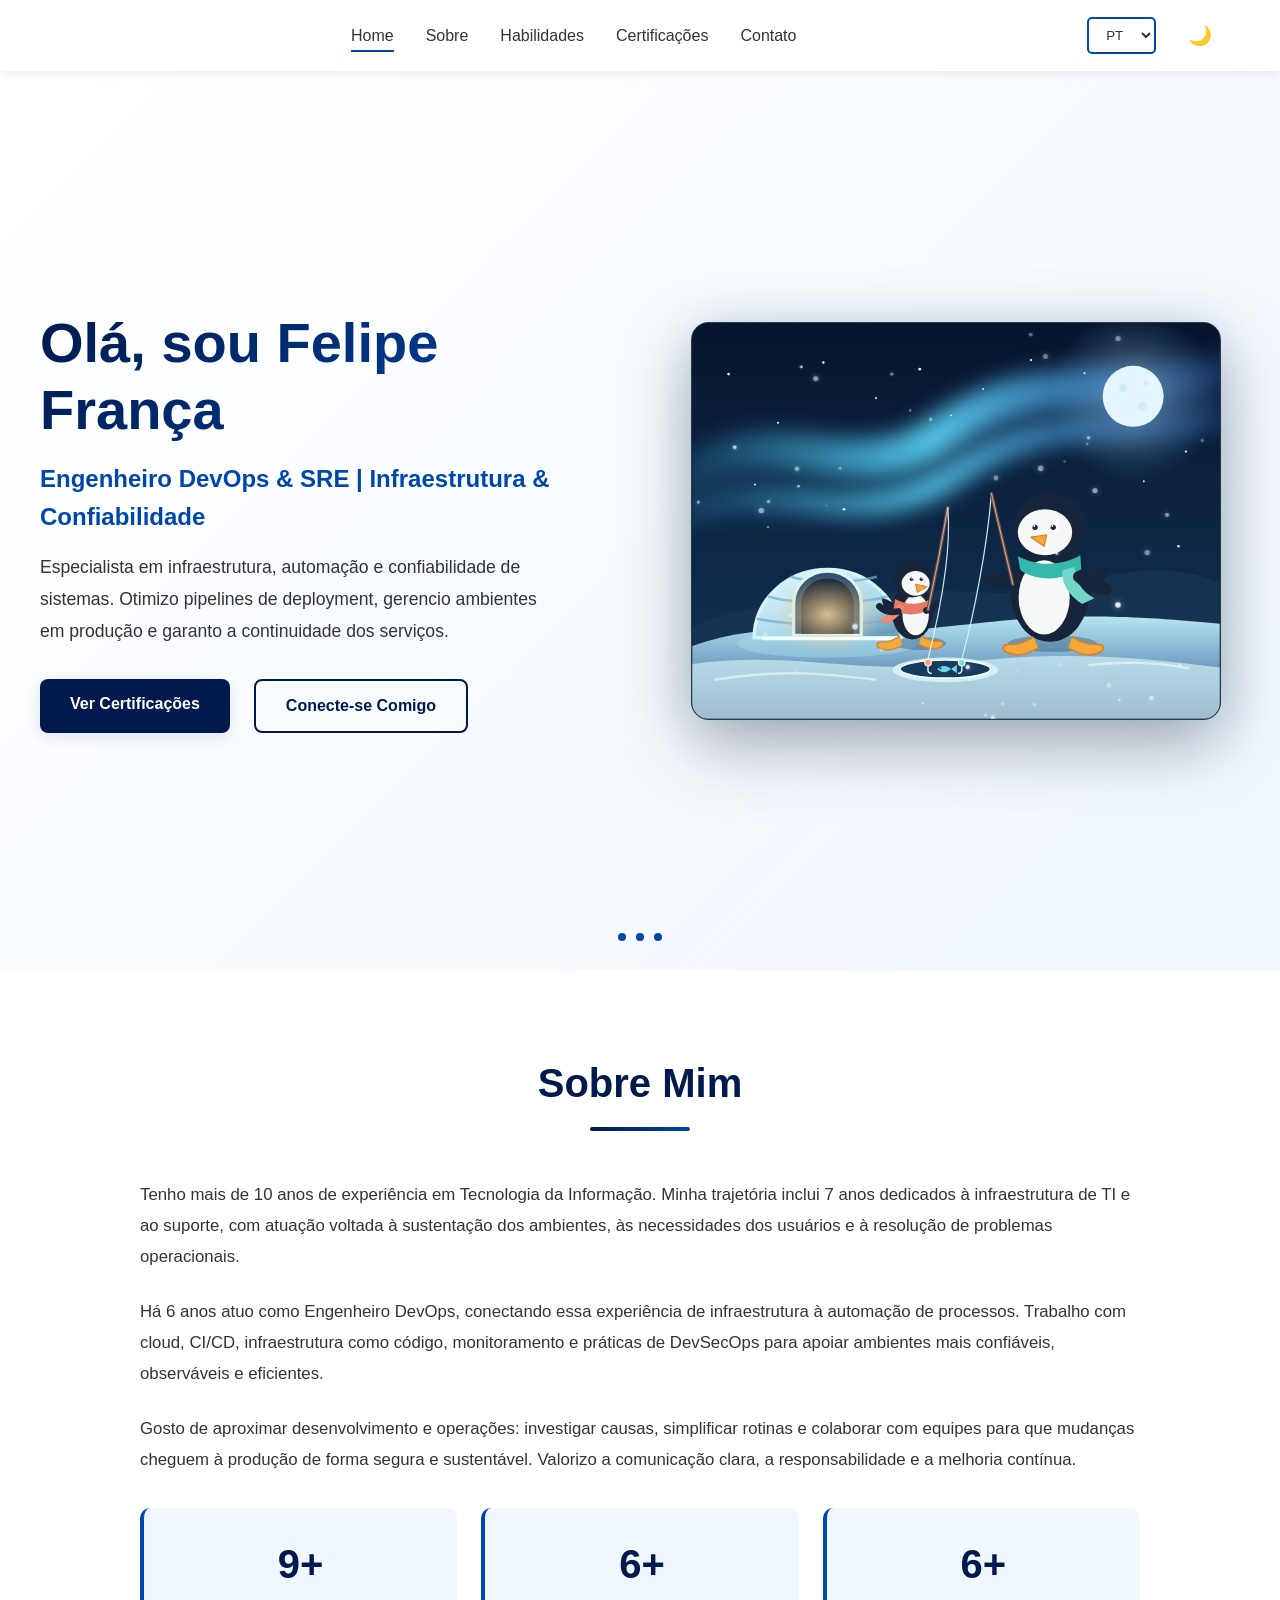
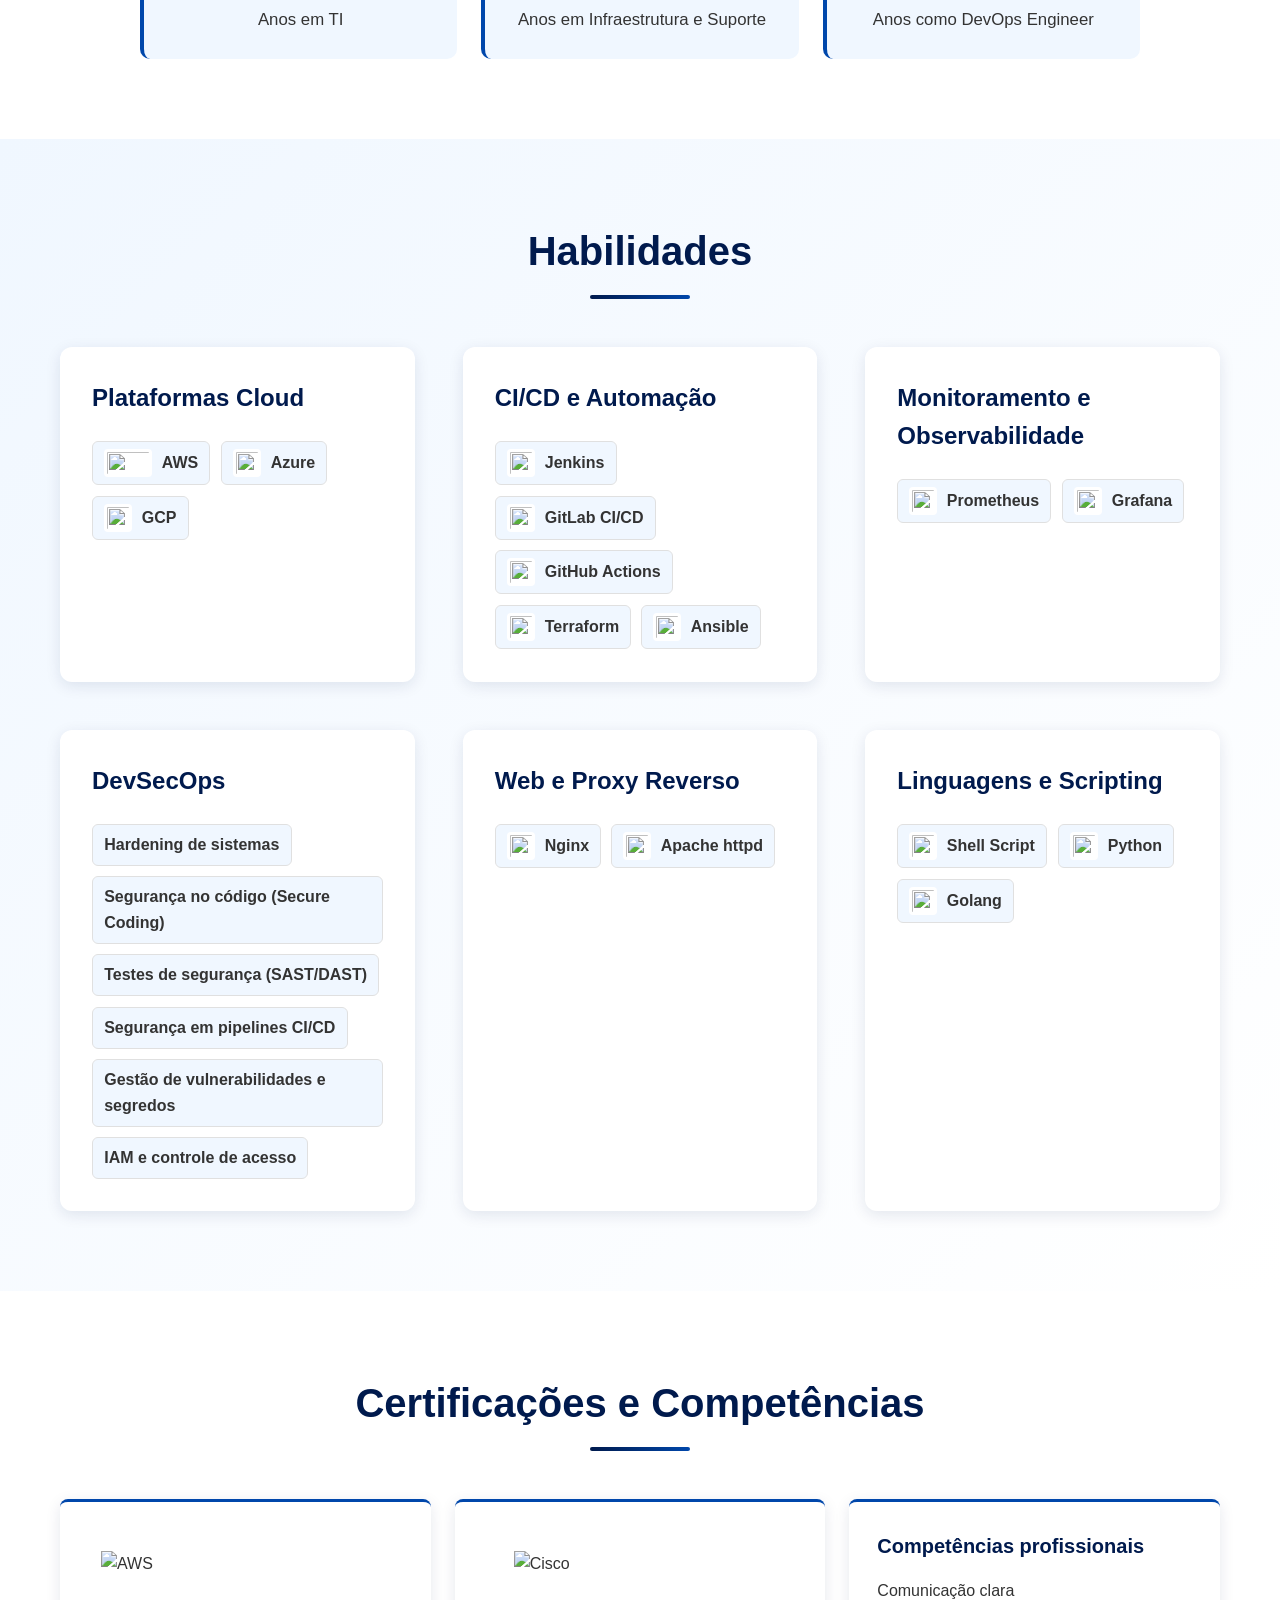
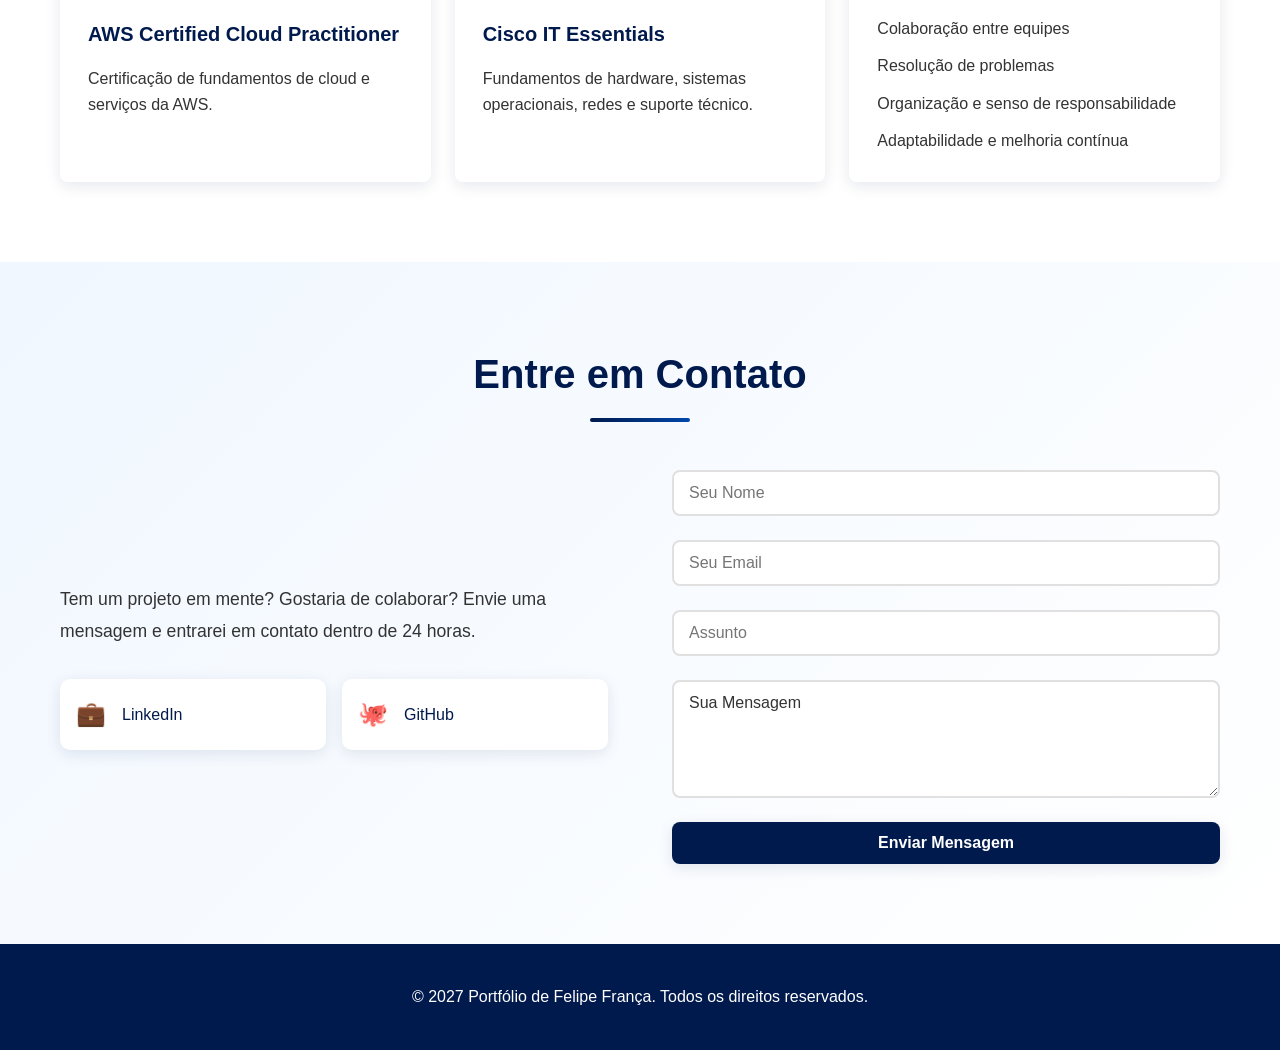
==== www/index.html @ 2ee0eedc "feat/restrutura portifolio para o gh pages" ====
<!DOCTYPE html>
<html lang="pt-BR">
<head>
    <meta charset="UTF-8">
    <meta name="viewport" content="width=device-width, initial-scale=1.0">
    <title>Felipe França - Engenheiro DevOps & SRE</title>
    <link rel="stylesheet" href="css/style.css">
    <link rel="stylesheet" href="css/responsive.css">
</head>
<body>
    <!-- Navbar -->
    <nav class="navbar">
        <div class="navbar-container">
            <ul class="nav-menu">
                <li class="nav-item">
                    <a href="#home" class="nav-link nav-active">Home</a>
                </li>
                <li class="nav-item">
                    <a href="#about" class="nav-link">Sobre</a>
                </li>
                <li class="nav-item">
                    <a href="#skills" class="nav-link">Habilidades</a>
                </li>
                <li class="nav-item">
                    <a href="#credentials" class="nav-link" data-pt="Certificações" data-en="Certifications" data-es="Certificaciones">Certificações</a>
                </li>
                <li class="nav-item">
                    <a href="#contact" class="nav-link">Contato</a>
                </li>
            </ul>

            <div class="navbar-controls">
                <!-- Language Selector -->
                <div class="language-selector">
                    <select id="languageSelect" class="language-dropdown">
                        <option value="pt">PT</option>
                        <option value="en">EN</option>
                        <option value="es">ES</option>
                    </select>
                </div>

                <!-- Dark Mode Toggle -->
                <button class="dark-mode-toggle" id="darkModeToggle">
                    <span class="toggle-icon">🌙</span>
                </button>
            </div>

            <div class="hamburger">
                <span class="bar"></span>
                <span class="bar"></span>
                <span class="bar"></span>
            </div>
        </div>
    </nav>

    <!-- Hero Section -->
    <section id="home" class="hero">
        <div class="hero-content">
            <div class="hero-text">
                <h1 class="hero-title" data-pt="Olá, sou Felipe França" data-en="Hi, I'm Felipe França" data-es="Hola, soy Felipe França">
                    Olá, sou Felipe França
                </h1>
                <p class="hero-subtitle" data-pt="Engenheiro DevOps & SRE | Infraestrutura & Confiabilidade" data-en="DevOps & SRE Engineer | Infrastructure & Reliability" data-es="Ingeniero DevOps & SRE | Infraestructura y Confiabilidad">
                    Engenheiro DevOps & SRE | Infraestrutura & Confiabilidade
                </p>
                <p class="hero-description" data-pt="Especialista em infraestrutura, automação e confiabilidade de sistemas. Otimizo pipelines de deployment, gerencio ambientes em produção e garanto a continuidade dos serviços." data-en="Infrastructure specialist, automation and systems reliability expert. I optimize deployment pipelines, manage production environments and ensure service continuity." data-es="Especialista en infraestructura, automatización y confiabilidad de sistemas. Optimizo pipelines de implementación, gestiono entornos de producción y garantizo la continuidad de los servicios.">
                    Especialista em infraestrutura, automação e confiabilidade de sistemas. Otimizo pipelines de deployment, gerencio ambientes em produção e garanto a continuidade dos serviços.
                </p>
                <div class="hero-buttons">
                    <a href="#credentials" class="btn btn-primary" data-pt="Ver Certificações" data-en="View Certifications" data-es="Ver Certificaciones">Ver Certificações</a>
                    <a href="#contact" class="btn btn-secondary" data-pt="Conecte-se Comigo" data-en="Connect With Me" data-es="Conéctate Conmigo">Conecte-se Comigo</a>
                </div>
            </div>
            <div class="hero-image">
                <div class="night-coder-scene" role="img" aria-label="Dois pinguins pescando juntos em um lago congelado sob a lua e a aurora boreal">
                    <svg viewBox="0 0 640 480" xmlns="http://www.w3.org/2000/svg" aria-hidden="true" focusable="false">
                        <defs>
                            <linearGradient id="sky-gradient" x1="0" y1="0" x2="0" y2="1">
                                <stop offset="0" stop-color="#07142d" />
                                <stop offset="1" stop-color="#123658" />
                            </linearGradient>
                            <linearGradient id="aurora-gradient" x1="0" y1="0" x2="1" y2="0">
                                <stop offset="0" stop-color="#47c8ff" stop-opacity="0.08" />
                                <stop offset="0.45" stop-color="#5edcff" stop-opacity="0.88" />
                                <stop offset="1" stop-color="#4f8dff" stop-opacity="0.12" />
                            </linearGradient>
                            <linearGradient id="ice-floor-gradient" x1="0" y1="0" x2="0" y2="1">
                                <stop offset="0" stop-color="#b5e5f1" />
                                <stop offset="0.45" stop-color="#729fc2" />
                                <stop offset="1" stop-color="#29476c" />
                            </linearGradient>
                            <linearGradient id="igloo-gradient" x1="0" y1="0" x2="0.8" y2="1">
                                <stop offset="0" stop-color="#e8fbff" />
                                <stop offset="0.7" stop-color="#a9d8e9" />
                                <stop offset="1" stop-color="#6c9ebd" />
                            </linearGradient>
                            <radialGradient id="igloo-light">
                                <stop offset="0" stop-color="#f9dca4" stop-opacity="0.85" />
                                <stop offset="1" stop-color="#ffc978" stop-opacity="0" />
                            </linearGradient>
                            <radialGradient id="moon-gradient">
                                <stop offset="0" stop-color="#dff7ff" stop-opacity="0.45" />
                                <stop offset="1" stop-color="#79cfff" stop-opacity="0" />
                            </radialGradient>
                            <filter id="aurora-blur" x="-30%" y="-60%" width="160%" height="220%">
                                <feGaussianBlur stdDeviation="13" />
                            </filter>
                        </defs>

                        <rect width="640" height="480" fill="url(#sky-gradient)" />
                        <circle class="moon-halo" cx="535" cy="89" r="103" fill="url(#moon-gradient)" />
                        <path class="aurora-ribbon aurora-ribbon-back" d="M-30 202C95 96 186 216 306 132S506 101 687 52" fill="none" stroke="url(#aurora-gradient)" stroke-width="47" filter="url(#aurora-blur)" />
                        <path class="aurora-ribbon aurora-ribbon-front" d="M-35 247C90 166 188 269 321 182S526 151 685 103" fill="none" stroke="url(#aurora-gradient)" stroke-width="29" filter="url(#aurora-blur)" />
                        <g fill="#d5f3ff">
                            <circle class="star star-1" cx="44" cy="62" r="1.7" />
                            <circle class="star star-2" cx="104" cy="121" r="1.3" />
                            <circle class="star star-3" cx="159" cy="48" r="1.5" />
                            <circle class="star star-4" cx="223" cy="91" r="1.2" />
                            <circle class="star star-5" cx="276" cy="56" r="1.7" />
                            <circle class="star star-6" cx="353" cy="80" r="1.1" />
                            <circle class="star star-7" cx="411" cy="45" r="1.4" />
                            <circle class="star star-8" cx="599" cy="156" r="1.4" />
                            <circle class="star star-9" cx="76" cy="196" r="1.2" />
                            <circle class="star star-10" cx="184" cy="226" r="1.6" />
                            <circle class="star star-11" cx="548" cy="192" r="1.2" />
                            <circle class="star star-12" cx="590" cy="271" r="1.6" />
                            <circle class="star star-3" cx="314" cy="112" r="1.1" />
                            <circle class="star star-8" cx="476" cy="61" r="1.2" />
                        </g>
                        <circle cx="535" cy="89" r="37" fill="#e3f6ff" />
                        <circle cx="523" cy="79" r="5" fill="#c6e7f5" opacity="0.75" />
                        <circle cx="547" cy="101" r="6" fill="#c6e7f5" opacity="0.58" />
                        <circle cx="551" cy="73" r="3" fill="#c6e7f5" opacity="0.7" />
                        <path d="M0 369c80-37 153-24 220-38 76-16 147 7 220-10 82-20 137-33 200-6v165H0z" fill="#183553" opacity="0.76" />
                        <path d="M0 392c91-34 180-13 270-20 104-8 174-27 370-7v123H0z" fill="url(#ice-floor-gradient)" />
                        <path d="M0 414c120-17 204 14 320-1 116-15 209-9 320 5v62H0z" fill="#d5f2f7" opacity="0.68" />
                        <path d="M28 433c74-13 130-8 194 0m260-18c47-5 81-3 120 4" fill="none" stroke="#f1ffff" stroke-width="3" stroke-linecap="round" opacity="0.56" />

                        <g class="igloo">
                            <ellipse cx="164" cy="389" rx="110" ry="17" fill="#a6d9eb" opacity="0.48" />
                            <path d="M75 382a89 83 0 0 1 178 0z" fill="url(#igloo-gradient)" stroke="#d3f5fb" stroke-width="4" />
                            <path d="M78 359c40 9 132 9 172 0M92 332c34 10 108 10 145 0M119 308c28 8 75 8 105 0" fill="none" stroke="#78abc8" stroke-width="3" opacity="0.72" />
                            <path d="M123 379v-39a41 39 0 0 1 82 0v39z" fill="#31516f" stroke="#d9f6fa" stroke-width="4" />
                            <path d="M132 377v-36a32 31 0 0 1 64 0v36z" fill="#101f35" />
                            <ellipse class="igloo-glow" cx="164" cy="354" rx="64" ry="47" fill="url(#igloo-light)" />
                            <path d="M86 383h157" stroke="#efffff" stroke-width="4" stroke-linecap="round" />
                        </g>

                        <ellipse cx="307" cy="421" rx="64" ry="15" fill="#d5f2f7" opacity="0.9" />
                        <ellipse cx="307" cy="420" rx="55" ry="11" fill="#173a5d" stroke="#f3ffff" stroke-width="2" />
                        <g class="ice-fish">
                            <path d="M297 420c5-5 12-5 17 0-5 5-12 5-17 0zm17 0 7-5v10z" fill="#72d2e7" />
                            <circle cx="301" cy="419" r="1.3" fill="#17304c" />
                        </g>
                        <path d="M286 417v4q0 4 4 4m37-8v4q0 4-4 4" fill="none" stroke="#d7f5ff" stroke-width="1.8" stroke-linecap="round" />
                        <circle class="fishing-bobber" cx="286" cy="412" r="4" fill="#ff9e74" stroke="#fff0d6" stroke-width="1.5" />
                        <circle class="fishing-bobber fishing-bobber-secondary" cx="327" cy="412" r="4" fill="#73e1d3" stroke="#e2ffff" stroke-width="1.5" />

                        <ellipse cx="437" cy="389" rx="54" ry="10" fill="#173b5b" opacity="0.32" />
                        <g class="fishing-line-second">
                            <path d="M363 207C358 270 342 354 327 408" fill="none" stroke="#d6f5ff" stroke-width="1.5" opacity="0.92" />
                        </g>
                        <g transform="translate(868 0) scale(-1 1)">
                            <g class="penguin-fisher-second">
                            <path d="M397 333c-19-4-31-18-34-37 19 6 31 15 41 30z" fill="#17243a" />
                            <ellipse cx="434" cy="326" rx="48" ry="61" fill="#17243a" />
                            <ellipse cx="441" cy="333" rx="31" ry="45" fill="#f5f8f5" />
                            <ellipse cx="434" cy="247" rx="44" ry="40" fill="#17243a" />
                            <ellipse cx="440" cy="254" rx="33" ry="28" fill="#f5f8f5" />
                            <ellipse cx="428" cy="246" rx="5" ry="7" fill="#ffffff" />
                            <ellipse cx="450" cy="246" rx="5" ry="7" fill="#ffffff" />
                            <circle cx="430" cy="248" r="3.2" fill="#17243a" />
                            <circle cx="452" cy="248" r="3.2" fill="#17243a" />
                            <circle cx="431" cy="246.5" r="1.2" fill="#ffffff" />
                            <circle cx="453" cy="246.5" r="1.2" fill="#ffffff" />
                            <path d="M438 257l19 3-16 11z" fill="#f2a83b" stroke="#d7802d" stroke-width="1.5" stroke-linejoin="round" />
                            <path d="M397 282c23 13 51 14 76 1l-3 17c-21 14-52 13-74-1z" fill="#36b9ad" />
                            <path d="M404 296c-2 19-8 29-24 38l15 7c18-12 25-26 24-41z" fill="#71d5c9" />
                            <path d="M399 308c-11 11-22 15-33 15m109-19c11 9 21 11 31 8" fill="none" stroke="#17243a" stroke-width="14" stroke-linecap="round" />
                            <path d="M407 381c-9 6-19 10-31 9-7 0-9 5-4 9 12 7 27 3 40-5m42-13c9 6 18 10 30 9 7 0 9 5 4 9-12 7-27 3-40-5" fill="#f2a83b" stroke="#d7802d" stroke-width="2" stroke-linejoin="round" />
                            </g>
                        </g>
                        <g class="fishing-rod-second">
                            <path d="M389 317Q377 267 363 207" fill="none" stroke="#714f45" stroke-width="4" stroke-linecap="round" />
                            <path d="M389 317Q377 267 363 207" fill="none" stroke="#e9c9a0" stroke-width="1.2" stroke-linecap="round" opacity="0.8" />
                        </g>

                        <g class="penguin-fisher">
                            <ellipse cx="277" cy="389" rx="31" ry="8" fill="#173b5b" opacity="0.32" />
                            <path d="M252 365c-12-5-21-18-22-31 13 3 23 10 29 21z" fill="#17243a" />
                            <ellipse cx="267" cy="350" rx="25" ry="34" fill="#17243a" />
                            <ellipse cx="271" cy="354" rx="16" ry="25" fill="#f5f8f5" />
                            <ellipse cx="267" cy="311" rx="23" ry="22" fill="#17243a" />
                            <ellipse cx="271" cy="316" rx="17" ry="15" fill="#f5f8f5" />
                            <ellipse cx="265" cy="310" rx="3.5" ry="5" fill="#ffffff" />
                            <ellipse cx="277" cy="310" rx="3.5" ry="5" fill="#ffffff" />
                            <circle cx="266" cy="311" r="2.2" fill="#17243a" />
                            <circle cx="278" cy="311" r="2.2" fill="#17243a" />
                            <circle cx="266.7" cy="310" r="0.9" fill="#ffffff" />
                            <circle cx="278.7" cy="310" r="0.9" fill="#ffffff" />
                            <path d="M271 317l14 3-12 7z" fill="#f2a83b" stroke="#d7802d" stroke-width="1.2" stroke-linejoin="round" />
                            <path d="M246 335c13 7 28 8 42 1l-2 12c-12 8-30 7-42 0z" fill="#e67865" />
                            <path d="M250 342c-8 9-14 15-24 18l9 5c12-5 20-13 22-21z" fill="#f08b70" />
                            <path d="M250 350c-10 2-17 0-23-6m57 5c6-1 10-4 14-9" fill="none" stroke="#17243a" stroke-width="8" stroke-linecap="round" />
                            <path d="M252 380c-7 4-13 8-23 7-5 0-7 4-3 7 9 5 20 2 29-3m23-11c7 4 13 7 21 6 5 0 7 4 3 7-8 5-19 2-27-3" fill="#f2a83b" stroke="#d7802d" stroke-width="1.5" stroke-linejoin="round" />
                        </g>
                        <g class="fishing-rod">
                            <path d="M286 348Q299 289 310 224" fill="none" stroke="#714f45" stroke-width="4" stroke-linecap="round" />
                            <path d="M286 348Q299 289 310 224" fill="none" stroke="#e9c9a0" stroke-width="1.2" stroke-linecap="round" opacity="0.8" />
                            <path d="M310 224C315 280 300 352 286 408" fill="none" stroke="#d6f5ff" stroke-width="1.5" opacity="0.9" />
                        </g>
                    </svg>
                    <canvas class="winter-snow" aria-hidden="true"></canvas>
                </div>
            </div>
        </div>

        <!-- Scroll Indicator -->
        <div class="scroll-indicator">
            <span></span>
            <span></span>
            <span></span>
        </div>
    </section>

    <!-- About Section -->
    <section id="about" class="about">
        <div class="container">
            <h2 class="section-title" data-pt="Sobre Mim" data-en="About Me" data-es="Sobre Mí">Sobre Mim</h2>

            <div class="about-content">
                <div class="about-text">
                    <p data-pt="Tenho mais de 10 anos de experiência em Tecnologia da Informação. Minha trajetória inclui 7 anos dedicados à infraestrutura de TI e ao suporte, com atuação voltada à sustentação dos ambientes, às necessidades dos usuários e à resolução de problemas operacionais." data-en="I have over 10 years of experience in Information Technology. My background includes 7 years dedicated to IT infrastructure and support, maintaining environments, supporting user needs, and resolving operational issues." data-es="Tengo más de 10 años de experiencia en Tecnología de la Información. Mi trayectoria incluye 7 años dedicados a la infraestructura de TI y al soporte, manteniendo entornos, atendiendo las necesidades de los usuarios y resolviendo problemas operativos.">
                        Tenho mais de 10 anos de experiência em Tecnologia da Informação. Minha trajetória inclui 7 anos dedicados à infraestrutura de TI e ao suporte, com atuação voltada à sustentação dos ambientes, às necessidades dos usuários e à resolução de problemas operacionais.
                    </p>
                    <p data-pt="Há 6 anos atuo como Engenheiro DevOps, conectando essa experiência de infraestrutura à automação de processos. Trabalho com cloud, CI/CD, infraestrutura como código, monitoramento e práticas de DevSecOps para apoiar ambientes mais confiáveis, observáveis e eficientes." data-en="For 6 years, I have worked as a DevOps Engineer, connecting my infrastructure background with process automation. I work with cloud, CI/CD, infrastructure as code, monitoring, and DevSecOps practices to support more reliable, observable, and efficient environments." data-es="Desde hace 6 años trabajo como Ingeniero DevOps, conectando mi experiencia en infraestructura con la automatización de procesos. Trabajo con cloud, CI/CD, infraestructura como código, monitoreo y prácticas DevSecOps para impulsar entornos más confiables, observables y eficientes.">
                        Há 6 anos atuo como Engenheiro DevOps, conectando essa experiência de infraestrutura à automação de processos. Trabalho com cloud, CI/CD, infraestrutura como código, monitoramento e práticas de DevSecOps para apoiar ambientes mais confiáveis, observáveis e eficientes.
                    </p>
                    <p data-pt="Gosto de aproximar desenvolvimento e operações: investigar causas, simplificar rotinas e colaborar com equipes para que mudanças cheguem à produção de forma segura e sustentável. Valorizo a comunicação clara, a responsabilidade e a melhoria contínua." data-en="I enjoy bringing development and operations closer: investigating root causes, simplifying routines, and collaborating with teams so changes reach production safely and sustainably. I value clear communication, accountability, and continuous improvement." data-es="Me gusta acercar desarrollo y operaciones: investigar causas, simplificar rutinas y colaborar con los equipos para que los cambios lleguen a producción de forma segura y sostenible. Valoro la comunicación clara, la responsabilidad y la mejora continua.">
                        Gosto de aproximar desenvolvimento e operações: investigar causas, simplificar rotinas e colaborar com equipes para que mudanças cheguem à produção de forma segura e sustentável. Valorizo a comunicação clara, a responsabilidade e a melhoria contínua.
                    </p>

                    <div class="about-stats">
                        <div class="stat">
                            <h3>10+</h3>
                            <p data-pt="Anos em TI" data-en="Years in IT" data-es="Años en TI">Anos em TI</p>
                        </div>
                        <div class="stat">
                            <h3>7+</h3>
                            <p data-pt="Anos em Infraestrutura e Suporte" data-en="Years in Infrastructure & Support" data-es="Años en Infraestructura y Soporte">Anos em Infraestrutura e Suporte</p>
                        </div>
                        <div class="stat">
                            <h3>6+</h3>
                            <p data-pt="Anos como DevOps Engineer" data-en="Years as a DevOps Engineer" data-es="Años como DevOps Engineer">Anos como DevOps Engineer</p>
                        </div>
                    </div>
                </div>

            </div>
        </div>
    </section>

    <!-- Skills Section -->
    <section id="skills" class="skills">
        <div class="container">
            <h2 class="section-title" data-pt="Habilidades" data-en="Skills" data-es="Habilidades">Habilidades</h2>

            <div class="skills-grid">
                <div class="skill-category">
                    <h3 data-pt="Plataformas Cloud" data-en="Cloud Platforms" data-es="Plataformas Cloud">Plataformas Cloud</h3>
                    <div class="skill-list">
                        <span class="skill-name"><img class="skill-logo aws-logo" src="https://upload.wikimedia.org/wikipedia/commons/9/93/Amazon_Web_Services_Logo.svg" alt="" aria-hidden="true" loading="lazy">AWS</span>
                        <span class="skill-name"><img class="skill-logo" src="https://cdn.jsdelivr.net/gh/devicons/devicon@latest/icons/azure/azure-original.svg" alt="" aria-hidden="true" loading="lazy">Azure</span>
                        <span class="skill-name"><img class="skill-logo" src="https://cdn.jsdelivr.net/gh/devicons/devicon@latest/icons/googlecloud/googlecloud-original.svg" alt="" aria-hidden="true" loading="lazy">GCP</span>
                    </div>
                </div>
                <div class="skill-category">
                    <h3 data-pt="CI/CD e Automação" data-en="CI/CD & Automation" data-es="CI/CD y Automatización">CI/CD e Automação</h3>
                    <div class="skill-list">
                        <span class="skill-name"><img class="skill-logo" src="https://cdn.simpleicons.org/jenkins/D24939" alt="" aria-hidden="true" loading="lazy">Jenkins</span>
                        <span class="skill-name"><img class="skill-logo" src="https://cdn.simpleicons.org/gitlab/FC6D26" alt="" aria-hidden="true" loading="lazy">GitLab CI/CD</span>
                        <span class="skill-name"><img class="skill-logo" src="https://cdn.simpleicons.org/githubactions/2088FF" alt="" aria-hidden="true" loading="lazy">GitHub Actions</span>
                        <span class="skill-name"><img class="skill-logo" src="https://cdn.simpleicons.org/terraform/844FBA" alt="" aria-hidden="true" loading="lazy">Terraform</span>
                        <span class="skill-name"><img class="skill-logo" src="https://cdn.simpleicons.org/ansible/EE0000" alt="" aria-hidden="true" loading="lazy">Ansible</span>
                    </div>
                </div>
                <div class="skill-category">
                    <h3 data-pt="Monitoramento e Observabilidade" data-en="Monitoring & Observability" data-es="Monitoreo y Observabilidad">Monitoramento e Observabilidade</h3>
                    <div class="skill-list">
                        <span class="skill-name"><img class="skill-logo" src="https://cdn.simpleicons.org/prometheus/E6522C" alt="" aria-hidden="true" loading="lazy">Prometheus</span>
                        <span class="skill-name"><img class="skill-logo" src="https://cdn.simpleicons.org/grafana/F46800" alt="" aria-hidden="true" loading="lazy">Grafana</span>
                    </div>
                </div>
                <div class="skill-category">
                    <h3 data-pt="DevSecOps" data-en="DevSecOps" data-es="DevSecOps">DevSecOps</h3>
                    <div class="skill-list">
                        <span class="skill-name" data-pt="Hardening de sistemas" data-en="System hardening" data-es="Hardening de sistemas">Hardening de sistemas</span>
                        <span class="skill-name" data-pt="Segurança no código (Secure Coding)" data-en="Secure coding" data-es="Seguridad en el código">Segurança no código (Secure Coding)</span>
                        <span class="skill-name" data-pt="Testes de segurança (SAST/DAST)" data-en="Security testing (SAST/DAST)" data-es="Pruebas de seguridad (SAST/DAST)">Testes de segurança (SAST/DAST)</span>
                        <span class="skill-name" data-pt="Segurança em pipelines CI/CD" data-en="CI/CD pipeline security" data-es="Seguridad en pipelines CI/CD">Segurança em pipelines CI/CD</span>
                        <span class="skill-name" data-pt="Gestão de vulnerabilidades e segredos" data-en="Vulnerability and secrets management" data-es="Gestión de vulnerabilidades y secretos">Gestão de vulnerabilidades e segredos</span>
                        <span class="skill-name" data-pt="IAM e controle de acesso" data-en="IAM & access control" data-es="IAM y control de acceso">IAM e controle de acesso</span>
                    </div>
                </div>
                <div class="skill-category">
                    <h3 data-pt="Web e Proxy Reverso" data-en="Web & Reverse Proxy" data-es="Web y Proxy Inverso">Web e Proxy Reverso</h3>
                    <div class="skill-list">
                        <span class="skill-name"><img class="skill-logo" src="https://cdn.simpleicons.org/nginx/009639" alt="" aria-hidden="true" loading="lazy">Nginx</span>
                        <span class="skill-name"><img class="skill-logo" src="https://cdn.simpleicons.org/apache/CA1F26" alt="" aria-hidden="true" loading="lazy">Apache httpd</span>
                    </div>
                </div>
                <div class="skill-category">
                    <h3 data-pt="Linguagens e Scripting" data-en="Programming & Scripting" data-es="Programación y Scripting">Linguagens e Scripting</h3>
                    <div class="skill-list">
                        <span class="skill-name"><img class="skill-logo" src="https://cdn.simpleicons.org/gnubash/4EAA25" alt="" aria-hidden="true" loading="lazy">Shell Script</span>
                        <span class="skill-name"><img class="skill-logo" src="https://cdn.simpleicons.org/python/3776AB" alt="" aria-hidden="true" loading="lazy">Python</span>
                        <span class="skill-name"><img class="skill-logo" src="https://cdn.simpleicons.org/go/00ADD8" alt="" aria-hidden="true" loading="lazy">Golang</span>
                    </div>
                </div>
            </div>
        </div>
    </section>

    <!-- Certifications and Professional Skills Section -->
    <section id="credentials" class="credentials">
        <div class="container">
            <h2 class="section-title" data-pt="Certificações e Competências" data-en="Certifications & Competencies" data-es="Certificaciones y Competencias">Certificações e Competências</h2>

            <div class="credentials-grid">
                <article class="credential-card certification-card">
                    <div class="certification-logo aws-cert-logo">
                        <img src="https://upload.wikimedia.org/wikipedia/commons/9/93/Amazon_Web_Services_Logo.svg" alt="AWS">
                    </div>
                    <h3>AWS Certified Cloud Practitioner</h3>
                    <p data-pt="Certificação de fundamentos de cloud e serviços da AWS." data-en="Foundational certification in cloud concepts and AWS services." data-es="Certificación fundamental en conceptos de cloud y servicios de AWS.">Certificação de fundamentos de cloud e serviços da AWS.</p>
                </article>
                <article class="credential-card certification-card">
                    <div class="certification-logo cisco-cert-logo">
                        <img src="https://cdn.simpleicons.org/cisco/1BA0D7" alt="Cisco">
                    </div>
                    <h3>Cisco IT Essentials</h3>
                    <p data-pt="Fundamentos de hardware, sistemas operacionais, redes e suporte técnico." data-en="Foundations of hardware, operating systems, networking, and technical support." data-es="Fundamentos de hardware, sistemas operativos, redes y soporte técnico.">Fundamentos de hardware, sistemas operacionais, redes e suporte técnico.</p>
                </article>
                <article class="credential-card">
                    <h3 data-pt="Competências profissionais" data-en="Professional skills" data-es="Competencias profesionales">Competências profissionais</h3>
                    <ul class="competency-list">
                        <li data-pt="Comunicação clara" data-en="Clear communication" data-es="Comunicación clara">Comunicação clara</li>
                        <li data-pt="Colaboração entre equipes" data-en="Cross-functional collaboration" data-es="Colaboración entre equipos">Colaboração entre equipes</li>
                        <li data-pt="Resolução de problemas" data-en="Problem-solving" data-es="Resolución de problemas">Resolução de problemas</li>
                        <li data-pt="Organização e senso de responsabilidade" data-en="Organization and accountability" data-es="Organización y responsabilidad">Organização e senso de responsabilidade</li>
                        <li data-pt="Adaptabilidade e melhoria contínua" data-en="Adaptability and continuous improvement" data-es="Adaptabilidad y mejora continua">Adaptabilidade e melhoria contínua</li>
                    </ul>
                </article>
            </div>
        </div>
    </section>

    <!-- Contact Section -->
    <section id="contact" class="contact">
        <div class="container">
            <h2 class="section-title" data-pt="Entre em Contato" data-en="Get In Touch" data-es="Ponte en Contacto">Entre em Contato</h2>

            <div class="contact-content">
                <div class="contact-text">
                    <p data-pt="Tem um projeto em mente? Gostaria de colaborar? Envie uma mensagem e entrarei em contato dentro de 24 horas." data-en="Have a project in mind? Want to collaborate? Send me a message and I'll get back to you within 24 hours." data-es="¿Tienes un proyecto en mente? ¿Quieres colaborar? Envíame un mensaje y me pondré en contacto en 24 horas.">
                        Tem um projeto em mente? Gostaria de colaborar? Envie uma mensagem e entrarei em contato dentro de 24 horas.
                    </p>

                    <div class="contact-links">
                        <a href="https://linkedin.com" class="contact-link">
                            <span class="contact-icon">💼</span>
                            <span>LinkedIn</span>
                        </a>
                        <a href="https://github.com" class="contact-link">
                            <span class="contact-icon">🐙</span>
                            <span>GitHub</span>
                        </a>
                    </div>
                </div>

                <form class="contact-form" id="contactForm">
                    <div class="form-group">
                        <input type="text" placeholder="Seu Nome" class="form-input" data-pt="Seu Nome" data-en="Your Name" data-es="Tu Nombre" required>
                    </div>
                    <div class="form-group">
                        <input type="email" placeholder="Seu Email" class="form-input" data-pt="Seu Email" data-en="Your Email" data-es="Tu Correo" required>
                    </div>
                    <div class="form-group">
                        <input type="text" placeholder="Assunto" class="form-input" data-pt="Assunto" data-en="Subject" data-es="Asunto" required>
                    </div>
                    <div class="form-group">
                        <textarea placeholder="Sua Mensagem" class="form-textarea" data-pt="Sua Mensagem" data-en="Your Message" data-es="Tu Mensaje" rows="5" required></textarea>
                    </div>
                    <button type="submit" class="btn btn-primary" data-pt="Enviar Mensagem" data-en="Send Message" data-es="Enviar Mensaje">Enviar Mensagem</button>
                </form>
            </div>
        </div>
    </section>

    <!-- Footer -->
    <footer class="footer">
        <div class="container">
            <p data-pt="© 2027 Portfólio de Felipe França. Todos os direitos reservados." data-en="© 2027 Felipe França Portfolio. All rights reserved." data-es="© 2027 Portafolio de Felipe França. Todos los derechos reservados.">
                © 2027 Portfólio de Felipe França. Todos os direitos reservados.
            </p>
        </div>
    </footer>

    <script src="js/main.js"></script>
</body>
</html>
---- www/css/style.css ----
/* ============================================
   VARIÁVEIS DE CORES
   ============================================ */

:root {
    --primary-dark: #001a4d;
    --primary-navy: #002d7a;
    --primary-light: #0047ab;
    --accent-ice-white: #f0f7ff;
    --text-dark: #1a1a1a;
    --text-light: #333333;
    --border-color: #e0e0e0;
    --shadow: 0 4px 15px rgba(0, 26, 77, 0.1);
    --shadow-hover: 0 8px 25px rgba(0, 26, 77, 0.15);
}

body.dark-mode {
    --primary-dark: #1a1a2e;
    --primary-navy: #16213e;
    --primary-light: #0f3460;
    --accent-ice-white: #e0e0e0;
    --text-dark: #f0f0f0;
    --text-light: #b0b0b0;
    --border-color: #333333;
    --background: #0f0f0f;
}

/* ============================================
   RESET E ESTILOS GLOBAIS
   ============================================ */

* {
    margin: 0;
    padding: 0;
    box-sizing: border-box;
}

html {
    scroll-behavior: smooth;
}

body {
    font-family: 'Segoe UI', Tahoma, Geneva, Verdana, sans-serif;
    color: var(--text-light);
    background-color: #ffffff;
    transition: background-color 0.3s ease, color 0.3s ease;
    line-height: 1.6;
}

body.dark-mode {
    background-color: #0f0f0f;
    color: var(--text-dark);
}

a {
    text-decoration: none;
    color: inherit;
    transition: all 0.3s ease;
}

button {
    border: none;
    cursor: pointer;
    font-family: inherit;
    transition: all 0.3s ease;
}

.container {
    max-width: 1200px;
    margin: 0 auto;
    padding: 0 20px;
}

/* ============================================
   NAVBAR / NAVEGAÇÃO
   ============================================ */

.navbar {
    position: sticky;
    top: 0;
    z-index: 1000;
    background-color: #ffffff;
    box-shadow: 0 2px 10px rgba(0, 26, 77, 0.08);
    transition: all 0.3s ease;
}

body.dark-mode .navbar {
    background-color: #16213e;
    box-shadow: 0 2px 10px rgba(0, 0, 0, 0.3);
}

.navbar-container {
    max-width: 1200px;
    margin: 0 auto;
    padding: 1rem 20px;
    display: flex;
    justify-content: space-between;
    align-items: center;
}

.navbar-logo {
    font-size: 1.8rem;
    font-weight: 700;
    color: var(--primary-dark);
    transition: all 0.3s ease;
    display: flex;
    align-items: center;
    width: 50px;
    height: 50px;
}

body.dark-mode .navbar-logo {
    color: var(--accent-ice-white);
}

.logo-svg {
    width: 100%;
    height: 100%;
    animation: logoSpin 20s linear infinite;
    filter: drop-shadow(0 2px 8px rgba(0, 26, 77, 0.2));
}

body.dark-mode .logo-svg {
    filter: drop-shadow(0 2px 8px rgba(255, 255, 255, 0.1));
}

.navbar-logo:hover .logo-svg {
    animation: logoSpinFast 6s linear infinite;
}

.logo-text {
    background: linear-gradient(135deg, var(--primary-dark), var(--primary-light));
    -webkit-background-clip: text;
    -webkit-text-fill-color: transparent;
    background-clip: text;
}

body.dark-mode .logo-text {
    background: linear-gradient(135deg, var(--accent-ice-white), #90caf9);
    -webkit-background-clip: text;
    -webkit-text-fill-color: transparent;
    background-clip: text;
}

.nav-menu {
    display: flex;
    list-style: none;
    gap: 2rem;
    flex: 1;
    justify-content: center;
}

.nav-item .nav-link {
    color: var(--text-light);
    font-weight: 500;
    position: relative;
    padding-bottom: 0.5rem;
}

.nav-item .nav-link::after {
    content: '';
    position: absolute;
    bottom: 0;
    left: 0;
    width: 0;
    height: 2px;
    background-color: var(--primary-light);
    transition: width 0.3s ease;
}

.nav-item .nav-link:hover::after,
.nav-item .nav-link.nav-active::after {
    width: 100%;
}

.navbar-controls {
    display: flex;
    align-items: center;
    gap: 1.5rem;
}

.language-selector .language-dropdown {
    padding: 0.5rem 0.8rem;
    border: 2px solid var(--primary-light);
    background-color: #ffffff;
    color: var(--text-light);
    border-radius: 5px;
    font-weight: 500;
    cursor: pointer;
    transition: all 0.3s ease;
}

body.dark-mode .language-selector .language-dropdown {
    background-color: #16213e;
    color: var(--accent-ice-white);
    border-color: var(--primary-light);
}

.language-dropdown:hover,
.language-dropdown:focus {
    background-color: var(--primary-light);
    color: #ffffff;
    outline: none;
}

body.dark-mode .language-dropdown:hover,
body.dark-mode .language-dropdown:focus {
    background-color: var(--primary-light);
    color: #ffffff;
}

.dark-mode-toggle {
    background-color: transparent;
    padding: 0.5rem;
    font-size: 1.2rem;
    transition: transform 0.3s ease;
}

.dark-mode-toggle:hover {
    transform: scale(1.2);
}

.hamburger {
    display: none;
    flex-direction: column;
    cursor: pointer;
}

.hamburger .bar {
    width: 25px;
    height: 3px;
    background-color: var(--text-light);
    margin: 5px 0;
    transition: all 0.3s ease;
    border-radius: 2px;
}

/* ============================================
   HERO SECTION
   ============================================ */

.hero {
    background: linear-gradient(135deg, #ffffff 0%, var(--accent-ice-white) 100%);
    min-height: 100vh;
    display: flex;
    align-items: center;
    justify-content: center;
    position: relative;
    overflow: hidden;
    padding: 80px 20px;
}

body.dark-mode .hero {
    background: linear-gradient(135deg, #0f0f0f 0%, #16213e 100%);
}

.hero-content {
    max-width: 1200px;
    margin: 0 auto;
    display: grid;
    grid-template-columns: 1fr 1fr;
    gap: 4rem;
    align-items: center;
    width: 100%;
    z-index: 10;
}

.hero-text {
    animation: slideInLeft 0.8s ease-out;
}

.hero-title {
    font-size: 3.5rem;
    font-weight: 800;
    margin-bottom: 1rem;
    background: linear-gradient(135deg, var(--primary-dark), var(--primary-light));
    -webkit-background-clip: text;
    -webkit-text-fill-color: transparent;
    background-clip: text;
    line-height: 1.2;
}

body.dark-mode .hero-title {
    background: linear-gradient(135deg, var(--accent-ice-white), #90caf9);
    -webkit-background-clip: text;
    -webkit-text-fill-color: transparent;
    background-clip: text;
}

.hero-subtitle {
    font-size: 1.5rem;
    color: var(--primary-light);
    margin-bottom: 1rem;
    font-weight: 600;
}

body.dark-mode .hero-subtitle {
    color: #90caf9;
}

.hero-description {
    font-size: 1.1rem;
    color: var(--text-light);
    margin-bottom: 2rem;
    line-height: 1.8;
    max-width: 500px;
}

.hero-buttons {
    display: flex;
    gap: 1.5rem;
    flex-wrap: wrap;
}

.btn {
    padding: 12px 30px;
    border-radius: 8px;
    font-size: 1rem;
    font-weight: 600;
    transition: all 0.3s ease;
    display: inline-block;
}

.btn-primary {
    background-color: var(--primary-dark);
    color: #ffffff;
    box-shadow: var(--shadow);
}

.btn-primary:hover {
    background-color: var(--primary-light);
    transform: translateY(-3px);
    box-shadow: var(--shadow-hover);
}

.btn-secondary {
    background-color: transparent;
    color: var(--primary-dark);
    border: 2px solid var(--primary-dark);
}

body.dark-mode .btn-secondary {
    color: var(--accent-ice-white);
    border-color: var(--accent-ice-white);
}

.btn-secondary:hover {
    background-color: var(--primary-dark);
    color: #ffffff;
    transform: translateY(-3px);
}

body.dark-mode .btn-secondary:hover {
    background-color: var(--primary-light);
    border-color: var(--primary-light);
    color: #ffffff;
}

/* Hero Image */
.hero-image {
    position: relative;
    height: 400px;
    display: flex;
    align-items: center;
    justify-content: center;
    animation: slideInRight 0.8s ease-out;
}

.night-coder-scene {
    position: relative;
    width: min(100%, 530px);
    aspect-ratio: 4 / 3;
    overflow: hidden;
    border: 1px solid rgba(157, 205, 239, 0.18);
    border-radius: 18px;
    background-color: #101b2c;
    box-shadow: 0 24px 70px rgba(3, 14, 30, 0.34), 0 0 42px rgba(77, 168, 220, 0.14);
    isolation: isolate;
}

.night-coder-scene svg {
    position: relative;
    z-index: 1;
    display: block;
    width: 100%;
    height: 100%;
}

.winter-snow {
    position: absolute;
    z-index: 2;
    inset: 0;
    display: block;
    width: 100%;
    height: 100%;
    pointer-events: none;
}

.aurora-ribbon {
    transform-box: fill-box;
    transform-origin: center;
}

.aurora-ribbon-back {
    animation: auroraDrift 15s ease-in-out infinite alternate;
}

.aurora-ribbon-front {
    animation: auroraDrift 19s ease-in-out -7s infinite alternate-reverse;
}

.moon-halo {
    transform-box: fill-box;
    transform-origin: center;
    animation: moonGlow 5s ease-in-out infinite;
}

.star {
    transform-box: fill-box;
    transform-origin: center;
    animation: starTwinkle 3s ease-in-out infinite;
}

.star-2,
.star-7 {
    animation-delay: 0.8s;
}

.star-3,
.star-9 {
    animation-delay: 1.5s;
}

.star-4,
.star-10 {
    animation-delay: 2.1s;
}

.star-5,
.star-11 {
    animation-delay: 0.4s;
}

.star-6,
.star-12 {
    animation-delay: 1.1s;
}

.penguin-fisher-second {
    transform-box: view-box;
    transform-origin: 437px 326px;
    animation: penguinBob 3.6s ease-in-out -1.4s infinite;
}

.igloo-glow {
    animation: iglooGlow 4s ease-in-out infinite;
}

.penguin-fisher {
    transform-box: view-box;
    transform-origin: 267px 350px;
    animation: penguinBob 3.2s ease-in-out infinite;
}

.fishing-rod {
    transform-box: view-box;
    transform-origin: 286px 348px;
    animation: rodSway 3.8s ease-in-out infinite;
}

.fishing-bobber {
    transform-box: fill-box;
    transform-origin: center;
    animation: bobberDip 2.8s ease-in-out infinite;
}

.fishing-bobber-secondary {
    animation-delay: 0.65s;
}

.ice-fish {
    transform-box: view-box;
    transform-origin: 302px 420px;
    animation: fishNibble 3.8s ease-in-out infinite;
}

@keyframes auroraDrift {
    from {
        transform: translateX(-8px) translateY(3px) scaleX(0.98);
        opacity: 0.58;
    }
    to {
        transform: translateX(13px) translateY(-7px) scaleX(1.04);
        opacity: 0.92;
    }
}

@keyframes moonGlow {
    0%, 100% {
        opacity: 0.62;
        transform: scale(0.94);
    }
    50% {
        opacity: 1;
        transform: scale(1.08);
    }
}

@keyframes starTwinkle {
    0%, 100% {
        opacity: 0.35;
        transform: scale(0.8);
    }
    50% {
        opacity: 1;
        transform: scale(1.35);
    }
}

@keyframes iglooGlow {
    0%, 100% {
        opacity: 0.6;
    }
    50% {
        opacity: 0.95;
    }
}

@keyframes penguinBob {
    0%, 100% {
        transform: translateY(0);
    }
    50% {
        transform: translateY(-2px);
    }
}

@keyframes rodSway {
    0%, 100% {
        transform: rotate(-1deg);
    }
    50% {
        transform: rotate(1.5deg);
    }
}

@keyframes bobberDip {
    0%, 75%, 100% {
        transform: translateY(0);
    }
    82% {
        transform: translateY(3px);
    }
}

@keyframes fishNibble {
    0%, 62%, 100% {
        opacity: 0.35;
        transform: translateY(3px);
    }
    76%, 86% {
        opacity: 1;
        transform: translateY(-3px);
    }
}

@media (prefers-reduced-motion: reduce) {
    .aurora-ribbon,
    .moon-halo,
    .star,
    .igloo-glow,
    .penguin-fisher,
    .penguin-fisher-second,
    .fishing-rod,
    .fishing-bobber,
    .ice-fish {
        animation: none;
    }
}

/* Scroll Indicator */
.scroll-indicator {
    position: absolute;
    bottom: 30px;
    left: 50%;
    transform: translateX(-50%);
    display: flex;
    gap: 10px;
}

.scroll-indicator span {
    width: 8px;
    height: 8px;
    background-color: var(--primary-light);
    border-radius: 50%;
    animation: pulse 1.5s ease-in-out infinite;
}

.scroll-indicator span:nth-child(2) {
    animation-delay: 0.2s;
}

.scroll-indicator span:nth-child(3) {
    animation-delay: 0.4s;
}

/* ============================================
   ABOUT SECTION
   ============================================ */

.about {
    padding: 80px 20px;
    background-color: #ffffff;
    transition: background-color 0.3s ease;
}

body.dark-mode .about {
    background-color: #0f0f0f;
}

.section-title {
    font-size: 2.5rem;
    font-weight: 700;
    text-align: center;
    margin-bottom: 3rem;
    color: var(--primary-dark);
    position: relative;
    padding-bottom: 1rem;
}

body.dark-mode .section-title {
    color: var(--accent-ice-white);
}

.section-title::after {
    content: '';
    position: absolute;
    bottom: 0;
    left: 50%;
    transform: translateX(-50%);
    width: 100px;
    height: 4px;
    background: linear-gradient(90deg, var(--primary-dark), var(--primary-light));
    border-radius: 2px;
}

body.dark-mode .section-title::after {
    background: linear-gradient(90deg, var(--accent-ice-white), #90caf9);
}

.about-content {
    max-width: 1000px;
    margin: 0 auto;
}

.about-text p {
    margin-bottom: 1.5rem;
    color: var(--text-light);
    font-size: 1.05rem;
    line-height: 1.85;
}

.about-stats {
    display: grid;
    grid-template-columns: repeat(3, 1fr);
    gap: 1.5rem;
    margin-top: 2rem;
}

.stat {
    padding: 1.5rem;
    background: var(--accent-ice-white);
    border-radius: 10px;
    text-align: center;
    transition: all 0.3s ease;
    border-left: 4px solid var(--primary-light);
}

body.dark-mode .stat {
    background-color: #16213e;
}

.stat:hover {
    transform: translateY(-5px);
    box-shadow: var(--shadow-hover);
}

.stat h3 {
    font-size: 2.5rem;
    color: var(--primary-dark);
    margin-bottom: 0.5rem;
}

body.dark-mode .stat h3 {
    color: var(--accent-ice-white);
}

.stat p {
    color: var(--text-light);
    margin-bottom: 0;
}

/* ============================================
   SKILLS SECTION
   ============================================ */

.skills {
    padding: 80px 20px;
    background: linear-gradient(135deg, var(--accent-ice-white) 0%, #ffffff 100%);
    transition: background 0.3s ease;
}

body.dark-mode .skills {
    background: linear-gradient(135deg, #16213e 0%, #0f0f0f 100%);
}

.skills-grid {
    display: grid;
    grid-template-columns: repeat(auto-fit, minmax(300px, 1fr));
    gap: 3rem;
    margin-top: 3rem;
}

.skill-category {
    background-color: #ffffff;
    padding: 2rem;
    border-radius: 12px;
    box-shadow: var(--shadow);
    transition: all 0.3s ease;
}

body.dark-mode .skill-category {
    background-color: #16213e;
    box-shadow: 0 4px 15px rgba(0, 0, 0, 0.3);
}

.skill-category:hover {
    transform: translateY(-10px);
    box-shadow: var(--shadow-hover);
}

.skill-category h3 {
    color: var(--primary-dark);
    font-size: 1.5rem;
    margin-bottom: 1.5rem;
}

body.dark-mode .skill-category h3 {
    color: var(--accent-ice-white);
}

.skill-list {
    display: flex;
    flex-wrap: wrap;
    gap: 0.65rem;
}

.skill-name {
    display: inline-flex;
    align-items: center;
    gap: 0.6rem;
    color: var(--text-light);
    font-weight: 600;
    background-color: var(--accent-ice-white);
    border: 1px solid var(--border-color);
    border-radius: 6px;
    padding: 0.45rem 0.7rem;
    animation: skillReveal 0.45s ease both;
    transition: transform 0.2s ease, box-shadow 0.2s ease;
}

body.dark-mode .skill-name {
    background-color: #202b45;
    border-color: #394866;
}

.skill-name:hover {
    transform: translateY(-3px);
    box-shadow: var(--shadow);
}

.skill-logo {
    width: 28px;
    height: 28px;
    flex: 0 0 auto;
    object-fit: contain;
    padding: 3px;
    border-radius: 4px;
    background-color: #ffffff;
    transition: transform 0.25s ease;
}

.skill-name:hover .skill-logo {
    transform: rotate(-7deg) scale(1.12);
}

.skill-logo.aws-logo {
    width: 48px;
}

.skill-list .skill-name:nth-child(2) {
    animation-delay: 50ms;
}

.skill-list .skill-name:nth-child(3) {
    animation-delay: 100ms;
}

.skill-list .skill-name:nth-child(4) {
    animation-delay: 150ms;
}

.skill-list .skill-name:nth-child(5) {
    animation-delay: 200ms;
}

/* ============================================
   CERTIFICATIONS AND COMPETENCIES SECTION
   ============================================ */

.credentials {
    padding: 80px 20px;
    background-color: #ffffff;
}

body.dark-mode .credentials {
    background-color: #0f0f0f;
}

.credentials-grid {
    display: grid;
    grid-template-columns: repeat(auto-fit, minmax(280px, 1fr));
    gap: 1.5rem;
    margin-top: 3rem;
}

.credential-card {
    background-color: #ffffff;
    border-radius: 8px;
    box-shadow: var(--shadow);
    border-top: 3px solid var(--primary-light);
    padding: 1.75rem;
}

.certification-logo {
    display: flex;
    align-items: center;
    justify-content: center;
    width: 144px;
    height: 68px;
    margin-bottom: 1.25rem;
    padding: 0.65rem;
    border-radius: 6px;
    background-color: #ffffff;
}

.certification-logo img {
    display: block;
    max-width: 100%;
    max-height: 100%;
    object-fit: contain;
}

.aws-cert-logo img {
    width: 118px;
}

.cisco-cert-logo img {
    width: 82px;
}

.certification-card {
    transition: transform 0.25s ease, box-shadow 0.25s ease;
}

.certification-card:hover {
    transform: translateY(-4px);
    box-shadow: var(--shadow-hover);
}

body.dark-mode .credential-card {
    background-color: #16213e;
    box-shadow: 0 4px 15px rgba(0, 0, 0, 0.3);
}

.credential-card h3 {
    color: var(--primary-dark);
    font-size: 1.25rem;
    margin-bottom: 1rem;
}

body.dark-mode .credential-card h3 {
    color: var(--accent-ice-white);
}

.credential-card p {
    color: var(--text-light);
    margin-bottom: 1.25rem;
    line-height: 1.6;
}

.credential-card a {
    color: var(--primary-light);
    font-weight: 600;
}

.credential-card a:hover {
    color: var(--primary-dark);
}

body.dark-mode .credential-card a:hover {
    color: #90caf9;
}

.competency-list {
    color: var(--text-light);
    display: grid;
    gap: 0.75rem;
    list-style: none;
    padding: 0;
}

@keyframes skillReveal {
    from {
        opacity: 0;
        transform: translateY(12px) scale(0.96);
    }
    to {
        opacity: 1;
        transform: translateY(0) scale(1);
    }
}

@media (prefers-reduced-motion: reduce) {
    .skill-name,
    .skill-logo,
    .certification-card {
        animation: none;
        transition: none;
    }
}

/* ============================================
   CONTACT SECTION
   ============================================ */

.contact {
    padding: 80px 20px;
    background: linear-gradient(135deg, var(--accent-ice-white) 0%, #ffffff 100%);
    transition: background 0.3s ease;
}

body.dark-mode .contact {
    background: linear-gradient(135deg, #0f0f0f 0%, #16213e 100%);
}

.contact-content {
    display: grid;
    grid-template-columns: 1fr 1fr;
    gap: 4rem;
    max-width: 1200px;
    margin: 3rem auto 0;
}

.contact-text {
    display: flex;
    flex-direction: column;
    justify-content: center;
}

.contact-text p {
    color: var(--text-light);
    font-size: 1.1rem;
    margin-bottom: 2rem;
    line-height: 1.8;
}

.contact-links {
    display: grid;
    grid-template-columns: repeat(2, 1fr);
    gap: 1rem;
}

.contact-link {
    display: flex;
    align-items: center;
    gap: 1rem;
    padding: 1rem;
    background-color: #ffffff;
    border-radius: 10px;
    box-shadow: var(--shadow);
    transition: all 0.3s ease;
    color: var(--primary-dark);
}

body.dark-mode .contact-link {
    background-color: #16213e;
    color: var(--accent-ice-white);
    box-shadow: 0 4px 15px rgba(0, 0, 0, 0.3);
}

.contact-link:hover {
    transform: translateY(-5px);
    box-shadow: var(--shadow-hover);
    background-color: var(--primary-dark);
    color: #ffffff;
}

body.dark-mode .contact-link:hover {
    background-color: var(--primary-light);
    color: #ffffff;
}

.contact-icon {
    font-size: 1.5rem;
}

.contact-form {
    display: flex;
    flex-direction: column;
    gap: 1.5rem;
}

.form-group {
    display: flex;
    flex-direction: column;
}

.form-input,
.form-textarea {
    padding: 12px 15px;
    border: 2px solid var(--border-color);
    border-radius: 8px;
    font-family: inherit;
    font-size: 1rem;
    color: var(--text-light);
    background-color: #ffffff;
    transition: all 0.3s ease;
}

body.dark-mode .form-input,
body.dark-mode .form-textarea {
    background-color: #16213e;
    border-color: #333333;
    color: var(--accent-ice-white);
}

.form-input:focus,
.form-textarea:focus {
    outline: none;
    border-color: var(--primary-light);
    box-shadow: 0 0 0 3px rgba(0, 71, 171, 0.1);
}

body.dark-mode .form-input:focus,
body.dark-mode .form-textarea:focus {
    box-shadow: 0 0 0 3px rgba(90, 202, 249, 0.1);
}

/* Mensagens do formulário */
.form-message {
    padding: 12px 16px;
    border-radius: 6px;
    margin-bottom: 16px;
    font-weight: 500;
    animation: slideDown 0.3s ease;
}

.form-message.success {
    background-color: #d4edda;
    color: #155724;
    border-left: 4px solid #28a745;
}

.form-message.error {
    background-color: #f8d7da;
    color: #721c24;
    border-left: 4px solid #dc3545;
}

body.dark-mode .form-message.success {
    background-color: #1e5e38;
    color: #a6d9b0;
    border-left-color: #52b788;
}

body.dark-mode .form-message.error {
    background-color: #5c2e3e;
    color: #f0a9a3;
    border-left-color: #e07856;
}

@keyframes slideDown {
    from {
        opacity: 0;
        transform: translateY(-10px);
    }
    to {
        opacity: 1;
        transform: translateY(0);
    }
}

/* ============================================
   FOOTER
   ============================================ */

.footer {
    background-color: var(--primary-dark);
    color: #ffffff;
    text-align: center;
    padding: 2rem;
    transition: background-color 0.3s ease;
}

body.dark-mode .footer {
    background-color: #1a1a2e;
}

.footer p {
    margin: 0.5rem 0;
}

/* ============================================
   ANIMAÇÕES
   ============================================ */

@keyframes slideInLeft {
    from {
        opacity: 0;
        transform: translateX(-50px);
    }
    to {
        opacity: 1;
        transform: translateX(0);
    }
}

@keyframes slideInRight {
    from {
        opacity: 0;
        transform: translateX(50px);
    }
    to {
        opacity: 1;
        transform: translateX(0);
    }
}

@keyframes pulse {
    0%, 100% {
        opacity: 1;
    }
    50% {
        opacity: 0.5;
    }
}

@keyframes slideIn {
    from {
        width: 0;
    }
    to {
        width: 100%;
    }
}

@keyframes logoSpin {
    from {
        transform: rotate(0deg);
    }
    to {
        transform: rotate(360deg);
    }
}

@keyframes logoSpinFast {
    from {
        transform: rotate(0deg);
    }
    to {
        transform: rotate(360deg);
    }
}

/* ============================================
   RESPONSIVO
   ============================================ */

@media (max-width: 768px) {
    .hero-content {
        grid-template-columns: 1fr;
        gap: 2rem;
    }

    .hero-title {
        font-size: 2.5rem;
    }

    .hero-subtitle {
        font-size: 1.2rem;
    }

    .nav-menu {
        gap: 1rem;
    }

    .hamburger {
        display: flex;
    }

    .contact-content {
        grid-template-columns: 1fr;
        gap: 2rem;
    }

    .about-stats {
        grid-template-columns: 1fr;
    }

    .contact-links {
        grid-template-columns: 1fr;
    }

    .credentials-grid {
        grid-template-columns: 1fr;
    }

    .section-title {
        font-size: 2rem;
    }

    .skills-grid {
        grid-template-columns: 1fr;
    }
}

@media (max-width: 480px) {
    .hero-title {
        font-size: 2rem;
    }

    .hero-subtitle {
        font-size: 1rem;
    }

    .hero-buttons {
        flex-direction: column;
    }

    .btn {
        width: 100%;
        text-align: center;
    }

    .stat h3 {
        font-size: 2rem;
    }

    .nav-menu {
        flex-direction: column;
        gap: 1rem;
    }
}
---- www/css/responsive.css ----
/* ============================================
   MEDIA QUERIES - TABLET (768px e abaixo)
   ============================================ */

@media (max-width: 768px) {
    .hero-content {
        grid-template-columns: 1fr;
        gap: 2rem;
    }

    .hero-title {
        font-size: 2.5rem;
    }

    .hero-subtitle {
        font-size: 1.2rem;
    }

    .nav-menu {
        display: none;
        position: absolute;
        top: 70px;
        left: 0;
        flex-direction: column;
        background-color: #ffffff;
        width: 100%;
        gap: 0;
    }

    body.dark-mode .nav-menu {
        background-color: #16213e;
    }

    .nav-menu.active {
        display: flex;
    }

    .nav-item {
        padding: 1rem 0;
        text-align: center;
        border-bottom: 1px solid var(--border-color);
    }

    .hamburger {
        display: flex;
    }

    .contact-content {
        grid-template-columns: 1fr;
        gap: 2rem;
    }

    .about-stats {
        grid-template-columns: 1fr;
    }

    .contact-links {
        grid-template-columns: 1fr;
    }

    .credentials-grid {
        grid-template-columns: 1fr;
    }

    .section-title {
        font-size: 2rem;
    }

    .skills-grid {
        grid-template-columns: 1fr;
    }

    .navbar-controls {
        gap: 1rem;
    }
}

/* ============================================
   MEDIA QUERIES - MOBILE (480px e abaixo)
   ============================================ */

@media (max-width: 480px) {
    .navbar-container {
        padding: 0.8rem 15px;
    }

    .navbar-logo {
        font-size: 1.4rem;
    }

    .hero {
        padding: 60px 15px;
        min-height: 90vh;
    }

    .hero-title {
        font-size: 1.8rem;
    }

    .hero-subtitle {
        font-size: 0.9rem;
    }

    .hero-description {
        font-size: 0.95rem;
    }

    .hero-buttons {
        flex-direction: column;
    }

    .btn {
        width: 100%;
        text-align: center;
        padding: 10px 20px;
    }

    .hero-image {
        height: auto;
        width: 100%;
    }

    .night-coder-scene {
        width: 100%;
    }

    .scroll-indicator {
        bottom: 10px;
    }

    .section-title {
        font-size: 1.5rem;
        margin-bottom: 2rem;
    }

    .about {
        padding: 50px 15px;
    }

    .about-text p {
        font-size: 0.9rem;
    }

    .stat {
        padding: 1rem;
    }

    .stat h3 {
        font-size: 2rem;
    }

    .stat p {
        font-size: 0.85rem;
    }

    .skills {
        padding: 50px 15px;
    }

    .skills-grid {
        gap: 2rem;
    }

    .skill-category {
        padding: 1.5rem;
    }

    .credentials {
        padding: 50px 15px;
    }

    .credential-card {
        padding: 1.25rem;
    }

    .contact {
        padding: 50px 15px;
    }

    .contact-content {
        gap: 2rem;
    }

    .contact-text p {
        font-size: 1rem;
    }

    .contact-links {
        grid-template-columns: 1fr;
        gap: 0.8rem;
    }

    .contact-link {
        padding: 0.8rem;
    }

    .contact-icon {
        font-size: 1.2rem;
    }

    .form-input,
    .form-textarea {
        padding: 10px 12px;
        font-size: 0.95rem;
    }

    .container {
        padding: 0 15px;
    }

    .language-selector .language-dropdown {
        padding: 0.4rem 0.6rem;
        font-size: 0.9rem;
    }

    .dark-mode-toggle {
        font-size: 1rem;
    }
}

/* ============================================
   MEDIA QUERIES - VERY SMALL MOBILE (320px)
   ============================================ */

@media (max-width: 320px) {
    .hero-title {
        font-size: 1.4rem;
    }

    .hero-subtitle {
        font-size: 0.8rem;
    }

    .hero-description {
        font-size: 0.85rem;
        max-width: 100%;
    }

    .btn {
        padding: 8px 15px;
        font-size: 0.9rem;
    }

    .section-title {
        font-size: 1.3rem;
    }

    .about-stats {
        gap: 1rem;
    }

    .stat {
        padding: 0.8rem;
    }

    .stat h3 {
        font-size: 1.5rem;
    }

    .contact-link {
        gap: 0.8rem;
    }

    .contact-link span {
        font-size: 0.9rem;
    }

    .contact-icon {
        font-size: 1rem;
    }

    .project-tech {
        gap: 0.3rem;
    }

    .tech-tag {
        font-size: 0.75rem;
        padding: 0.3rem 0.6rem;
    }
}

/* ============================================
   ORIENTAÇÃO - LANDSCAPE
   ============================================ */

@media (max-height: 500px) and (orientation: landscape) {
    .hero {
        min-height: auto;
        padding: 40px 20px;
    }

    .hero-title {
        font-size: 2rem;
    }

    .hero-image {
        height: auto;
    }

    .scroll-indicator {
        display: none;
    }
}

/* ============================================
   MEDIA QUERIES - DESKTOP XL (1920px+)
   ============================================ */

@media (min-width: 1920px) {
    .container {
        max-width: 1400px;
    }

    .hero-title {
        font-size: 4rem;
    }

    .hero-subtitle {
        font-size: 1.8rem;
    }

    .hero-image {
        height: 500px;
    }

    .section-title {
        font-size: 3rem;
    }

    .skill-category {
        padding: 2.5rem;
    }

}
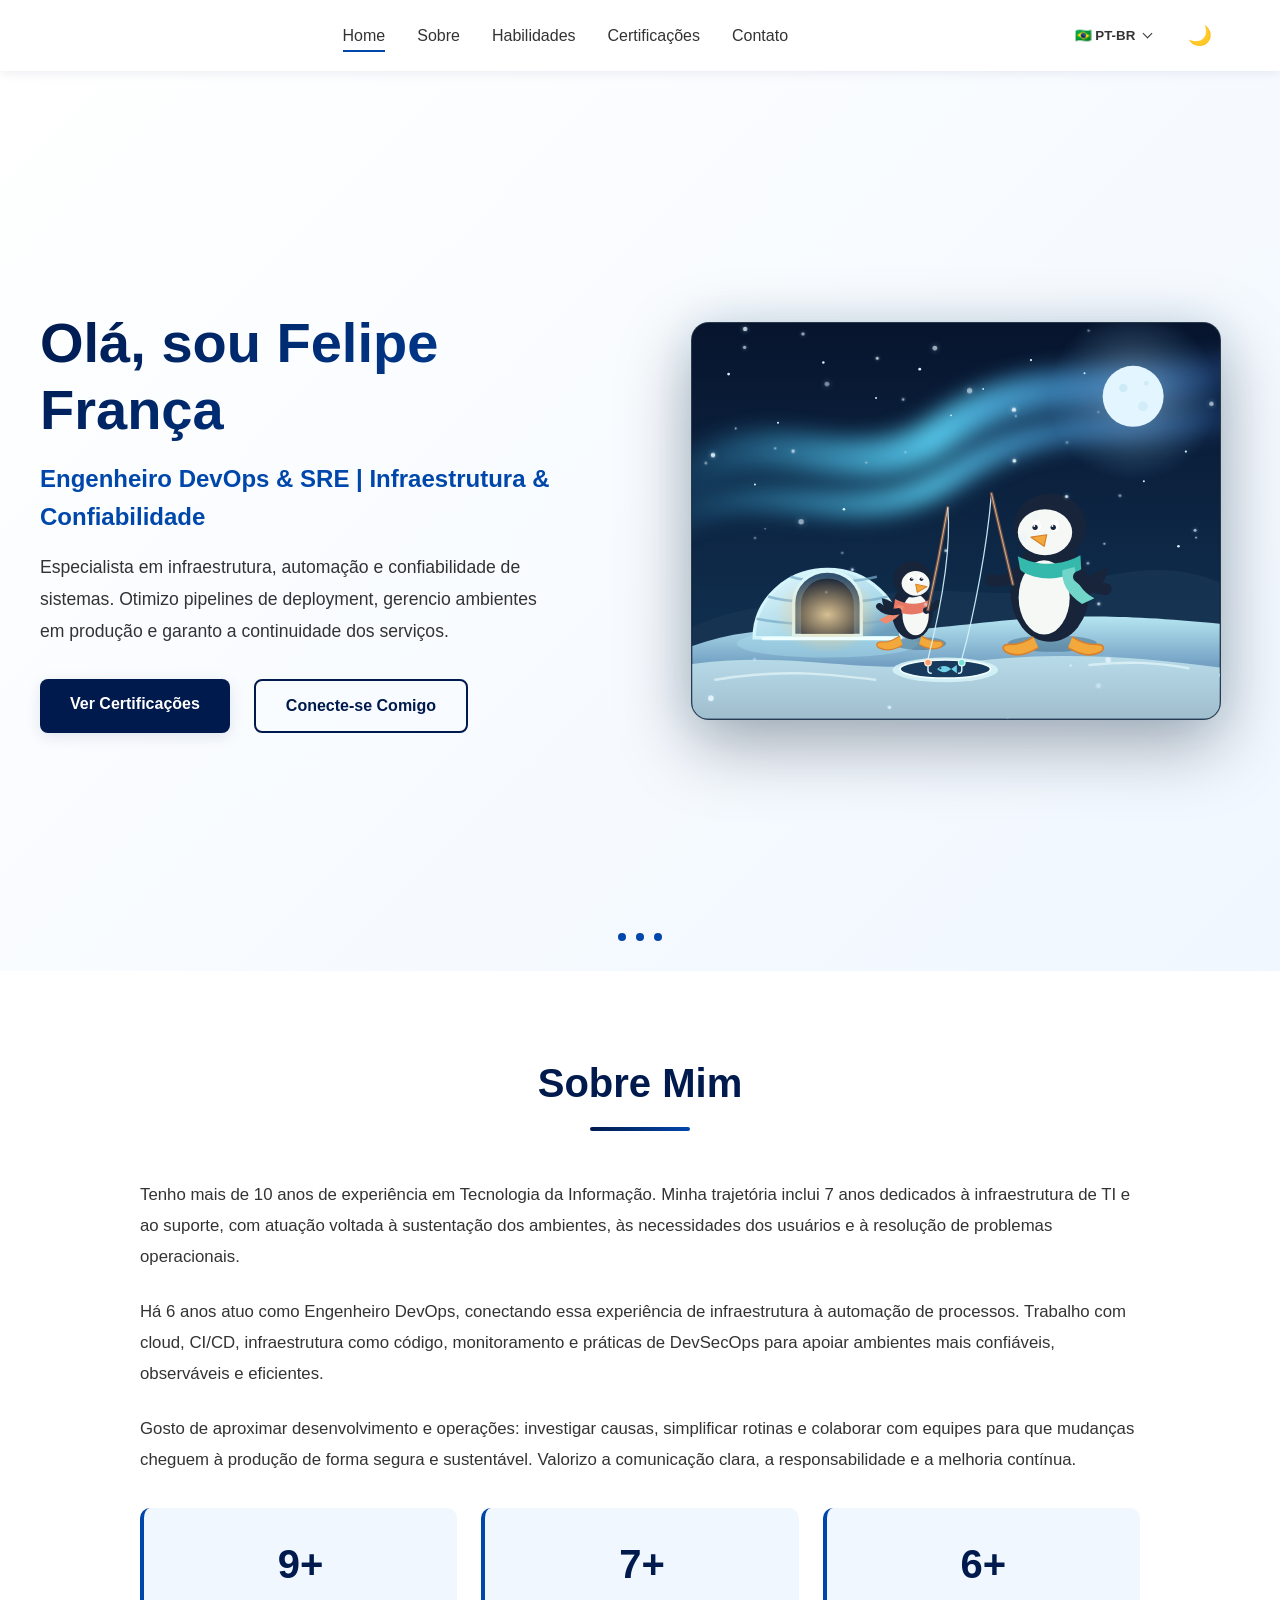
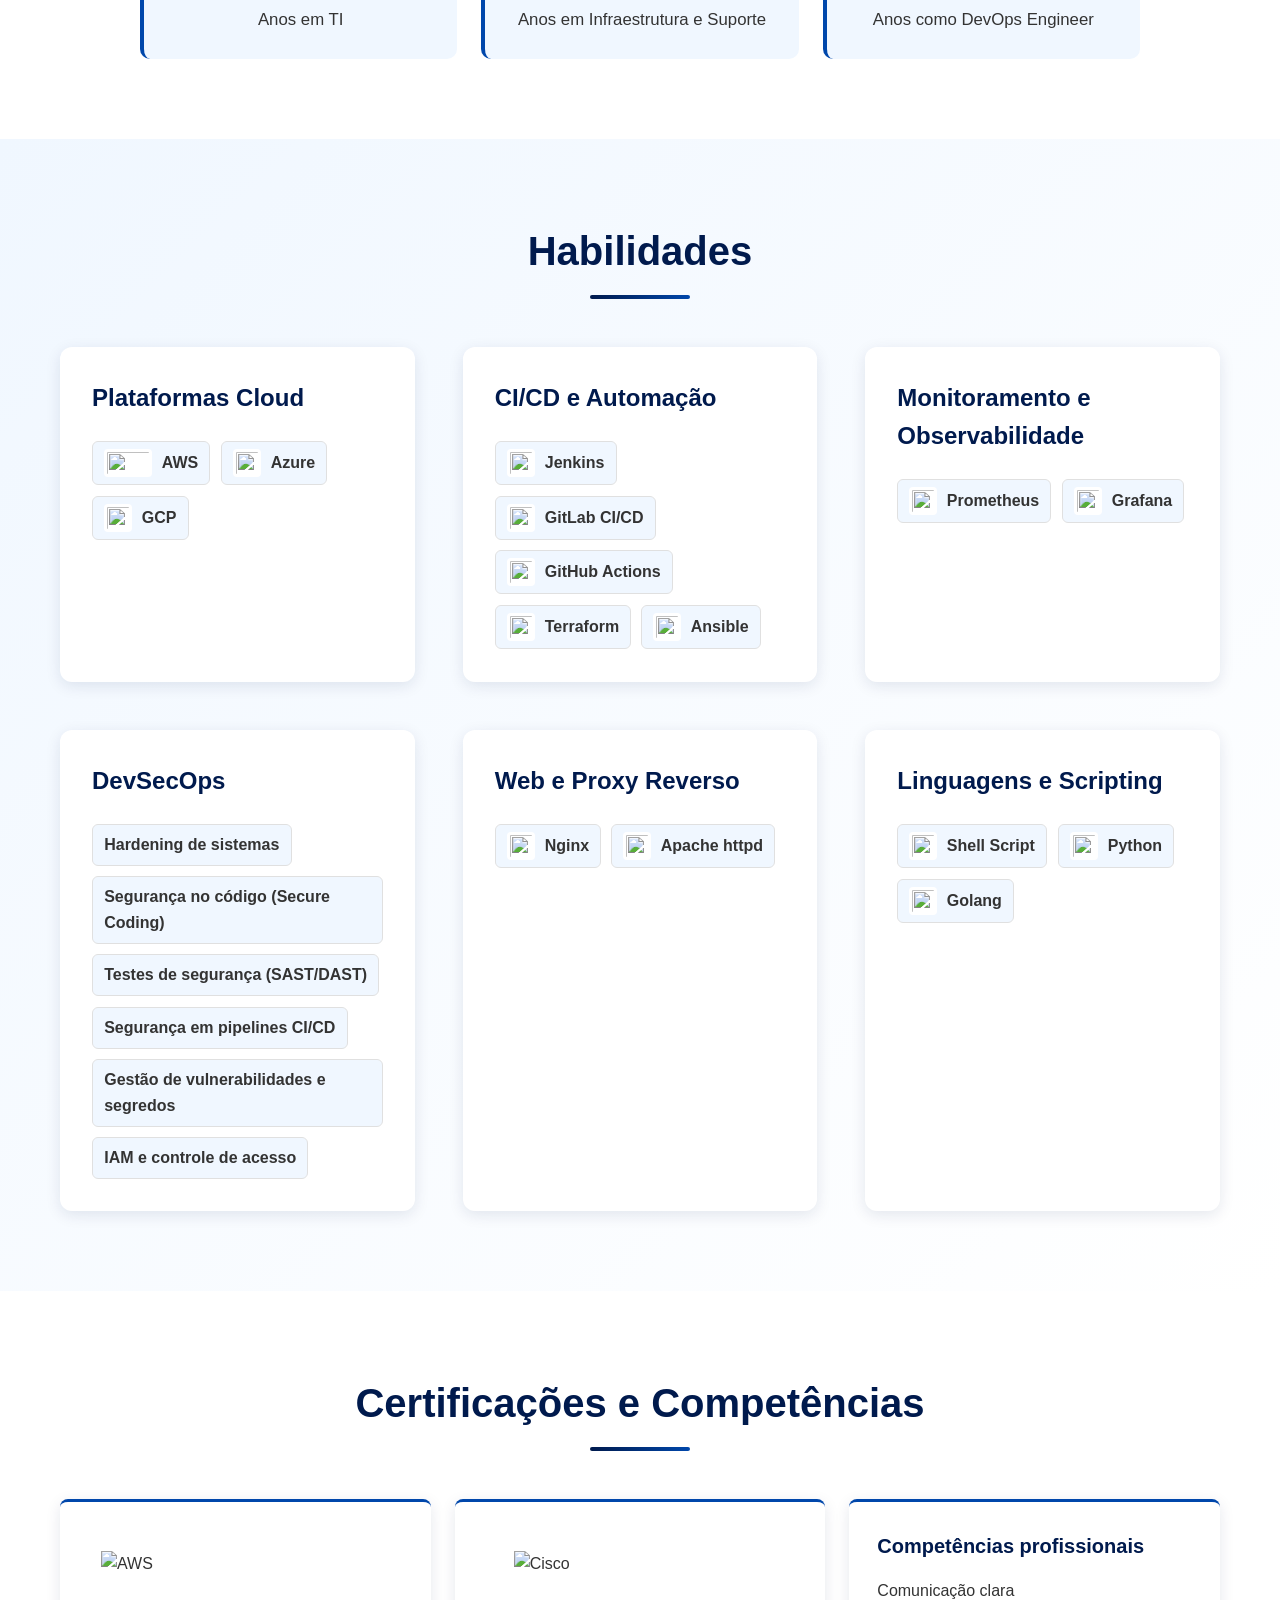
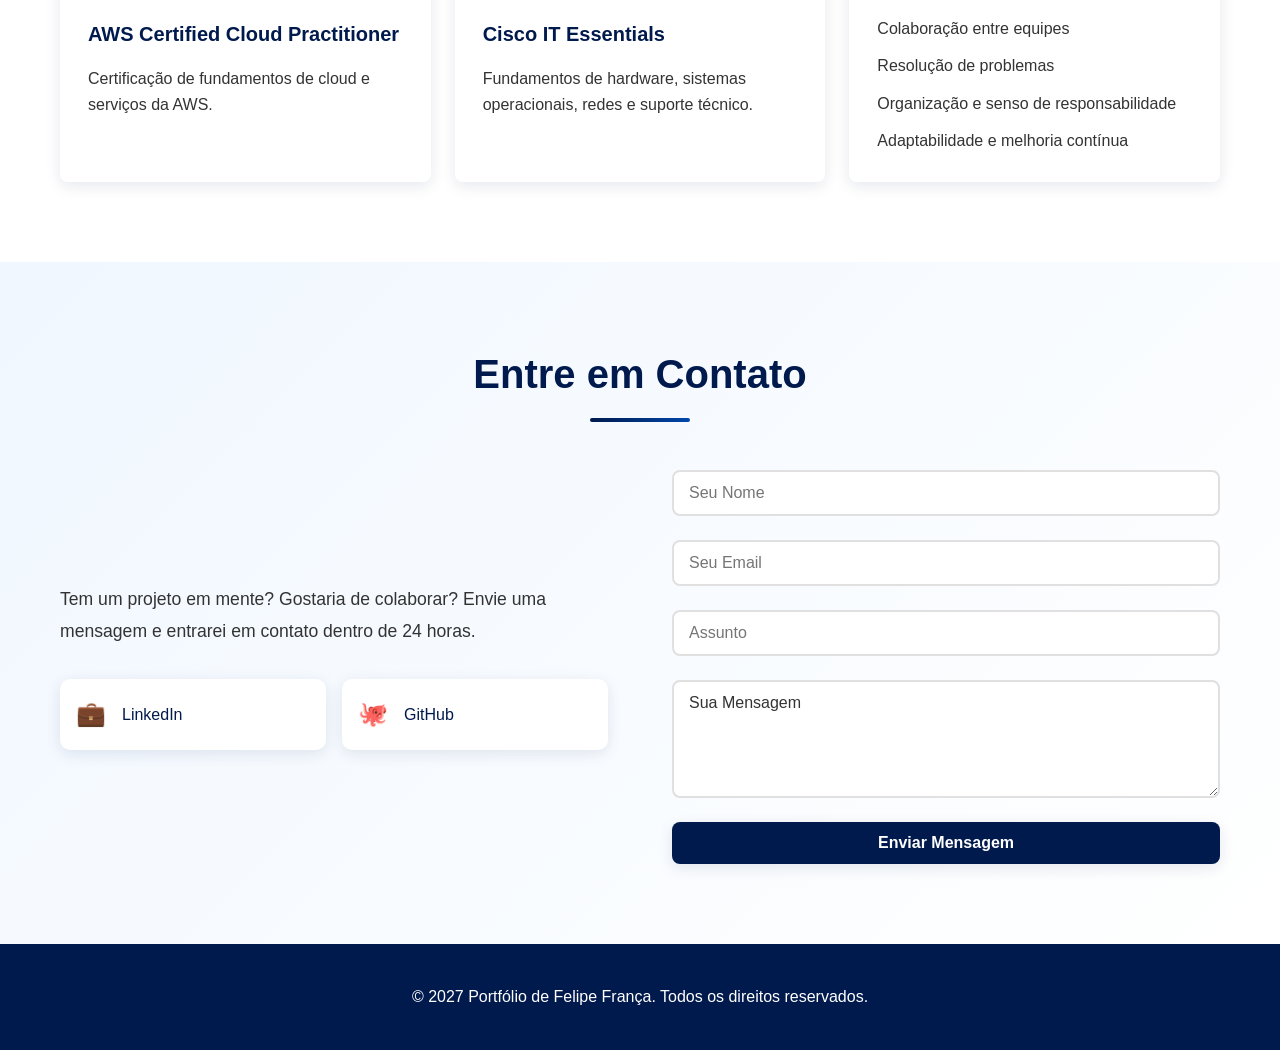
==== commit 7adef98f: "feat/ajustes no nginx.conf e na estetica do site" ====
--- a/www/index.html
+++ b/www/index.html
@@ -33,9 +33,9 @@
                 <!-- Language Selector -->
                 <div class="language-selector">
                     <select id="languageSelect" class="language-dropdown">
-                        <option value="pt">PT</option>
-                        <option value="en">EN</option>
-                        <option value="es">ES</option>
+                        <option value="pt">🇧🇷 PT-BR</option>
+                        <option value="en">🇺🇸 EN-US</option>
+                        <option value="es">🇪🇸 ES-ES</option>
                     </select>
                 </div>
 
--- a/www/css/style.css
+++ b/www/css/style.css
@@ -179,34 +179,66 @@
     gap: 1.5rem;
 }
 
+.language-selector {
+    position: relative;
+    display: inline-flex;
+    align-items: center;
+}
+
+.language-selector::after {
+    content: '';
+    position: absolute;
+    top: 8px;
+    right: 5px;
+    width: 6px;
+    height: 6px;
+    border-right: 1.5px solid var(--text-light);
+    border-bottom: 1.5px solid var(--text-light);
+    transform: rotate(45deg);
+    pointer-events: none;
+}
+
 .language-selector .language-dropdown {
-    padding: 0.5rem 0.8rem;
-    border: 2px solid var(--primary-light);
-    background-color: #ffffff;
+    padding: 0.35rem 1.15rem 0.35rem 0.25rem;
+    border: 0;
+    background: transparent;
     color: var(--text-light);
-    border-radius: 5px;
-    font-weight: 500;
+    color-scheme: dark;
+    font-weight: 600;
     cursor: pointer;
     transition: all 0.3s ease;
+    appearance: none;
+}
+
+.language-selector .language-dropdown option {
+    color: #e8f5f4;
+    background-color: #102b49;
 }
 
 body.dark-mode .language-selector .language-dropdown {
-    background-color: #16213e;
     color: var(--accent-ice-white);
-    border-color: var(--primary-light);
 }
 
 .language-dropdown:hover,
 .language-dropdown:focus {
-    background-color: var(--primary-light);
-    color: #ffffff;
+    background: transparent;
+    color: var(--primary-light);
     outline: none;
 }
 
 body.dark-mode .language-dropdown:hover,
 body.dark-mode .language-dropdown:focus {
-    background-color: var(--primary-light);
-    color: #ffffff;
+    background: transparent;
+    color: #90caf9;
+}
+
+.language-dropdown:focus-visible {
+    outline: 2px solid var(--primary-light);
+    outline-offset: 3px;
+}
+
+body.dark-mode .language-selector::after {
+    border-color: var(--accent-ice-white);
 }
 
 .dark-mode-toggle {
--- a/www/css/responsive.css
+++ b/www/css/responsive.css
@@ -209,7 +209,7 @@
     }
 
     .language-selector .language-dropdown {
-        padding: 0.4rem 0.6rem;
+        padding: 0.3rem 1rem 0.3rem 0.2rem;
         font-size: 0.9rem;
     }
 
